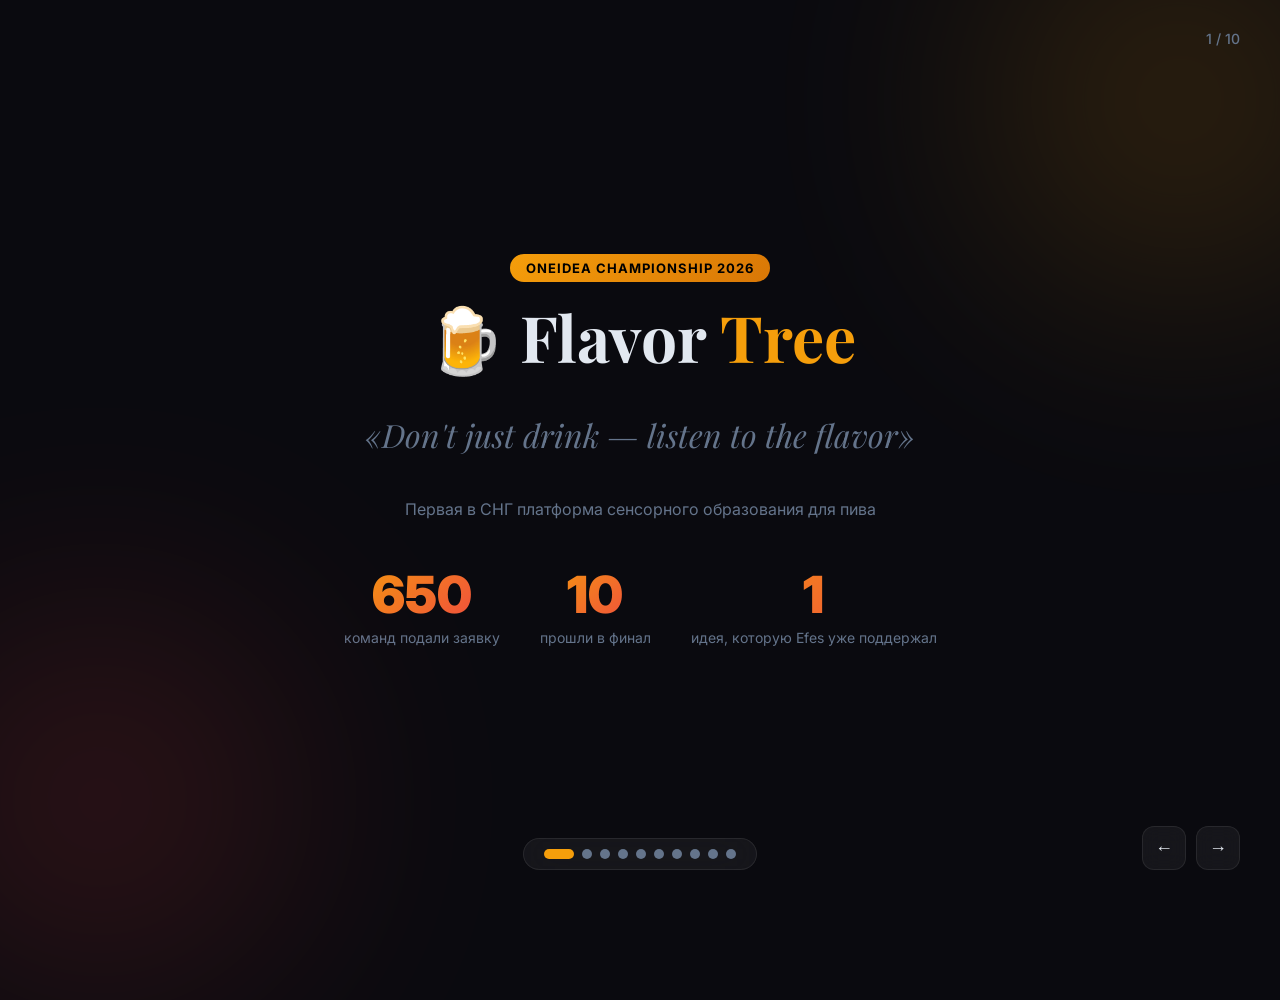
==== presentation.html @ b5a2d65b "feat: add Efes Economics / Premiumization slide to presentation and pitch documentation" ====
<!DOCTYPE html>
<html lang="en">
<head>
<meta charset="UTF-8">
<meta name="viewport" content="width=device-width, initial-scale=1.0">
<title>Flavor Tree — OneIdea Championship 2026</title>
<link href="https://fonts.googleapis.com/css2?family=Inter:wght@300;400;500;600;700;800;900&family=Playfair+Display:ital,wght@0,700;1,700&display=swap" rel="stylesheet">
<style>
*{margin:0;padding:0;box-sizing:border-box}
:root{--bg:#0a0a0f;--card:#14141f;--accent:#f59e0b;--accent2:#ef4444;--green:#22c55e;--blue:#3b82f6;--purple:#8b5cf6;--text:#e2e8f0;--muted:#64748b;--glass:rgba(255,255,255,0.05);--border:rgba(255,255,255,0.08)}
body{font-family:'Inter',sans-serif;background:var(--bg);color:var(--text);overflow:hidden;height:100vh;width:100vw}
.deck{position:relative;width:100%;height:100%}
.slide{position:absolute;top:0;left:0;width:100%;height:100%;display:flex;flex-direction:column;justify-content:center;align-items:center;padding:60px 80px;opacity:0;transform:translateX(60px);transition:all .5s cubic-bezier(.4,0,.2,1);pointer-events:none;text-align:center}
.slide.active{opacity:1;transform:translateX(0);pointer-events:all}
.slide.prev{opacity:0;transform:translateX(-60px)}

/* Nav */
.nav{position:fixed;bottom:30px;left:50%;transform:translateX(-50%);display:flex;gap:8px;z-index:100;background:var(--glass);backdrop-filter:blur(20px);padding:10px 20px;border-radius:50px;border:1px solid var(--border)}
.nav .dot{width:10px;height:10px;border-radius:50%;background:var(--muted);cursor:pointer;transition:all .3s}
.nav .dot.active{background:var(--accent);width:30px;border-radius:5px}
.controls{position:fixed;bottom:30px;right:40px;display:flex;gap:10px;z-index:100}
.controls button{background:var(--glass);backdrop-filter:blur(10px);border:1px solid var(--border);color:var(--text);width:44px;height:44px;border-radius:12px;cursor:pointer;font-size:18px;transition:all .2s}
.controls button:hover{background:var(--accent);color:#000;border-color:var(--accent)}
.slide-num{position:fixed;top:30px;right:40px;font-size:14px;color:var(--muted);z-index:100;font-weight:500}

/* Typography */
h1{font-family:'Playfair Display',serif;font-size:clamp(48px,5vw,72px);line-height:1.1;margin-bottom:20px}
h2{font-size:clamp(32px,3.5vw,52px);font-weight:800;margin-bottom:16px;line-height:1.2}
h3{font-size:clamp(20px,2vw,28px);font-weight:600;margin-bottom:12px}
p,.desc{font-size:clamp(16px,1.4vw,22px);color:var(--muted);line-height:1.6;max-width:800px}
.tag{display:inline-block;background:linear-gradient(135deg,var(--accent),#d97706);color:#000;padding:6px 16px;border-radius:20px;font-size:13px;font-weight:700;text-transform:uppercase;letter-spacing:1px;margin-bottom:20px}
.highlight{color:var(--accent)}
.highlight-red{color:var(--accent2)}
.highlight-green{color:var(--green)}
.highlight-blue{color:var(--blue)}

/* Cards grid */
.cards{display:grid;grid-template-columns:repeat(auto-fit,minmax(280px,1fr));gap:20px;width:100%;max-width:1100px;margin-top:30px}
.card{background:var(--card);border:1px solid var(--border);border-radius:16px;padding:28px;text-align:left;transition:all .3s}
.card:hover{border-color:var(--accent);transform:translateY(-4px)}
.card .icon{font-size:36px;margin-bottom:12px}
.card h4{font-size:18px;font-weight:700;margin-bottom:8px}
.card p{font-size:14px;color:var(--muted);line-height:1.5}

/* Pyramid */
.pyramid{display:flex;flex-direction:column;align-items:center;gap:0;margin:30px 0}
.pyramid-level{padding:18px 30px;text-align:center;font-weight:600;font-size:15px;position:relative;color:#fff}
.pyramid-level:nth-child(1){background:linear-gradient(135deg,#f59e0b,#d97706);width:240px;clip-path:polygon(20% 0,80% 0,100% 100%,0 100%);border-radius:8px 8px 0 0}
.pyramid-level:nth-child(2){background:linear-gradient(135deg,#ef4444,#dc2626);width:340px}
.pyramid-level:nth-child(3){background:linear-gradient(135deg,#8b5cf6,#7c3aed);width:440px;border-radius:0 0 12px 12px}

/* Stats */
.stats{display:flex;gap:40px;margin-top:30px;flex-wrap:wrap;justify-content:center}
.stat{text-align:center}
.stat .num{font-size:clamp(36px,4vw,56px);font-weight:900;background:linear-gradient(135deg,var(--accent),var(--accent2));-webkit-background-clip:text;-webkit-text-fill-color:transparent}
.stat .label{font-size:14px;color:var(--muted);margin-top:4px}

/* Table */
.tbl{width:100%;max-width:900px;margin-top:24px;border-collapse:collapse}
.tbl th,.tbl td{padding:14px 20px;text-align:left;border-bottom:1px solid var(--border);font-size:15px}
.tbl th{color:var(--accent);font-weight:700;font-size:13px;text-transform:uppercase;letter-spacing:1px}
.tbl td{color:var(--text)}
.tbl tr:hover td{background:var(--glass)}

/* Comparison */
.vs{display:grid;grid-template-columns:1fr auto 1fr;gap:20px;align-items:center;max-width:900px;margin-top:24px}
.vs-box{background:var(--card);border:1px solid var(--border);border-radius:16px;padding:28px;text-align:center}
.vs-box.ours{border-color:var(--accent);background:rgba(245,158,11,0.05)}
.vs-mid{font-size:28px;font-weight:900;color:var(--muted)}

/* List */
.check-list{text-align:left;max-width:700px;margin-top:20px}
.check-list li{list-style:none;padding:10px 0;font-size:17px;display:flex;align-items:center;gap:12px}
.check-list li::before{content:'✅';font-size:18px}

/* Bg effects */
.glow{position:absolute;width:400px;height:400px;border-radius:50%;filter:blur(120px);opacity:.15;pointer-events:none}
.glow-amber{background:var(--accent);top:-100px;right:-100px}
.glow-red{background:var(--accent2);bottom:-100px;left:-100px}
.glow-purple{background:var(--purple);top:50%;left:-100px}

/* Quote */
.quote{font-family:'Playfair Display',serif;font-size:clamp(28px,3vw,44px);font-style:italic;line-height:1.4;max-width:800px;margin:20px 0}
.quote-author{font-size:16px;color:var(--muted);margin-top:12px;font-family:'Inter',sans-serif;font-style:normal}

@media(max-width:768px){
  .slide{padding:30px 24px}
  .cards{grid-template-columns:1fr}
  .vs{grid-template-columns:1fr;gap:10px}
  .vs-mid{transform:rotate(90deg)}
  .stats{gap:20px}
}
</style>
</head>
<body>

<div class="slide-num"><span id="curr">1</span> / <span id="total">10</span></div>

<div class="nav" id="nav"></div>

<div class="controls">
  <button onclick="go(-1)">←</button>
  <button onclick="go(1)">→</button>
</div>

<div class="deck" id="deck">

  <!-- SLIDE 1: Title -->
  <div class="slide active">
    <div class="glow glow-amber"></div>
    <div class="glow glow-red"></div>
    <span class="tag">OneIdea Championship 2026</span>
    <h1>🍺 Flavor <span class="highlight">Tree</span></h1>
    <p class="quote" style="font-size:clamp(22px,2.5vw,36px)">«Don't just drink — listen to the flavor»</p>
    <p style="margin-top:20px;font-size:16px;color:var(--muted)">Первая в СНГ платформа сенсорного образования для пива</p>
    <div class="stats" style="margin-top:40px">
      <div class="stat"><div class="num">650</div><div class="label">команд подали заявку</div></div>
      <div class="stat"><div class="num">10</div><div class="label">прошли в финал</div></div>
      <div class="stat"><div class="num">1</div><div class="label">идея, которую Efes уже поддержал</div></div>
    </div>
  </div>

  <!-- SLIDE 2: Problem -->
  <div class="slide">
    <div class="glow glow-red"></div>
    <span class="tag">Проблема</span>
    <h2>Люди <span class="highlight-red">пьют</span> пиво,<br>но не <span class="highlight">понимают</span> его</h2>
    <div class="cards" style="margin-top:30px">
      <div class="card">
        <div class="icon">🎯</div>
        <h4>72% выбирают по цене</h4>
        <p>Потребители не умеют объяснить, почему им нравится конкретное пиво. Выбор — привычка, не вкус.</p>
      </div>
      <div class="card">
        <div class="icon">🍺</div>
        <h4>15 брендов — 0 различий</h4>
        <p>Efes KZ имеет 15 уникальных брендов, но потребитель не видит разницы между ними.</p>
      </div>
      <div class="card">
        <div class="icon">📭</div>
        <h4>Нет платформ в СНГ</h4>
        <p>RateBeer закрылся в 2025. Untappd — просто рейтинги. Ноль сенсорного образования.</p>
      </div>
    </div>
  </div>

  <!-- SLIDE 3: Solution -->
  <div class="slide">
    <div class="glow glow-amber"></div>
    <span class="tag">Решение</span>
    <h2>Flavor Tree — <span class="highlight">вкусовая пирамида</span></h2>
    <p>Каждое пиво раскладывается на 3 слоя — как аромат в парфюмерии</p>
    <div class="pyramid">
      <div class="pyramid-level">🔺 TOP — Эмоции<br><small>свобода, ностальгия, лето</small></div>
      <div class="pyramid-level">❤️ HEART — Ароматические ноты<br><small>цитрус, хлеб, тмин, мёд</small></div>
      <div class="pyramid-level">⬇️ BASE — Базовые вкусы<br><small>горечь, сладость, кислота</small></div>
    </div>
    <p style="margin-top:16px"><em>«Как парфюмер раскладывает аромат на ноты, мы раскладываем вкус пива на слои»</em></p>
  </div>

  <!-- SLIDE 4: How it works -->
  <div class="slide">
    <div class="glow glow-purple"></div>
    <span class="tag">Как это работает</span>
    <h2><span class="highlight">Двусторонняя</span> навигация</h2>
    <p>По рекомендации Efes — платформа работает в обе стороны</p>
    <div class="vs" style="margin-top:30px">
      <div class="vs-box">
        <div style="font-size:40px;margin-bottom:10px">🍺→🌿</div>
        <h3>Пиво → Ноты</h3>
        <p style="font-size:14px">Выбираешь Efes Pilsener → видишь пирамиду: цитрус, хлеб, лёгкость, свобода</p>
      </div>
      <div class="vs-mid">⟷</div>
      <div class="vs-box ours">
        <div style="font-size:40px;margin-bottom:10px">🌿→🍺</div>
        <h3>Ноты → Пиво</h3>
        <p style="font-size:14px">Выбираешь «цитрус + свежесть» → рекомендация: Efes Pilsener (92% match)</p>
      </div>
    </div>
    <p style="margin-top:24px;font-size:15px">🤖 + <strong>AI рекомендации</strong> на основе персонального вкусового профиля</p>
  </div>

  <!-- SLIDE 5: Sommelier School -->
  <div class="slide">
    <div class="glow glow-amber"></div>
    <span class="tag">Образование</span>
    <h2>🎓 Школа Пивных <span class="highlight">Сомелье</span></h2>
    <p>4 уровня обучения — модель Duolingo + Cicerone</p>
    <table class="tbl">
      <tr><th>Уровень</th><th>Название</th><th>Чему учим</th></tr>
      <tr><td>🟢</td><td>Новичок</td><td>Базовые вкусы, как правильно пробовать пиво</td></tr>
      <tr><td>🔵</td><td>Исследователь</td><td>Ароматические ноты, стили пива (лагер vs эль)</td></tr>
      <tr><td>🟣</td><td>Знаток</td><td>Food pairing, влияние ингредиентов на вкус</td></tr>
      <tr><td>🟡</td><td>Сомелье</td><td>Слепая дегустация + цифровой сертификат Efes</td></tr>
    </table>
    <p style="margin-top:20px">XP · стрики · лидерборд · AI-наставник · AR-уроки</p>
  </div>

  <!-- SLIDE 6: Features -->
  <div class="slide">
    <div class="glow glow-purple"></div>
    <span class="tag">Уникальные фичи</span>
    <h2>Что делает нас <span class="highlight">особенными</span></h2>
    <div class="cards">
      <div class="card">
        <div class="icon">🧬</div>
        <h4>Flavor DNA</h4>
        <p>Персональный вкусовой профиль — как Spotify Wrapped. «Ты 70% цитрусовый». Виральный шеринг.</p>
      </div>
      <div class="card">
        <div class="icon">🍖</div>
        <h4>Казахская кухня + Пиво</h4>
        <p>Бешбармак → Karagandinskoe Тёмное. Шашлык → Efes Pilsener. Уникальная локализация.</p>
      </div>
      <div class="card">
        <div class="icon">📸</div>
        <h4>Scan этикетки</h4>
        <p>Наводишь камеру → мгновенная вкусовая пирамида + рекомендация к еде.</p>
      </div>
    </div>
    <div class="vs" style="margin-top:30px;max-width:700px">
      <div class="vs-box">
        <h4 style="color:var(--muted)">Untappd</h4>
        <p style="font-size:14px">«Я пил, ставлю 4/5»</p>
      </div>
      <div class="vs-mid">VS</div>
      <div class="vs-box ours">
        <h4>Flavor Tree</h4>
        <p style="font-size:14px">«Я <em>понял</em> это пиво»</p>
      </div>
    </div>
  </div>

  <!-- SLIDE 7: Business -->
  <div class="slide">
    <div class="glow glow-amber"></div>
    <span class="tag">Бизнес-модель</span>
    <h2>💰 4 потока <span class="highlight">монетизации</span></h2>
    <table class="tbl">
      <tr><th>Поток</th><th>Модель</th><th>Таргет</th></tr>
      <tr><td>📊 B2B Data</td><td>Вкусовая аналитика для R&D</td><td>Efes, Carlsberg</td></tr>
      <tr><td>🎓 B2B Education</td><td>Обучение персонала HoReCa</td><td>Бары, рестораны</td></tr>
      <tr><td>🍺 Promoted</td><td>Нативные рекомендации брендов</td><td>Бренды Efes KZ</td></tr>
      <tr><td>👤 Freemium</td><td>Бесплатно + Premium AI-сомелье</td><td>Потребители</td></tr>
    </table>
    <div class="stats" style="margin-top:30px">
      <div class="stat"><div class="num">$1.8B</div><div class="label">рынок пива KZ</div></div>
      <div class="stat"><div class="num">15</div><div class="label">брендов Efes KZ</div></div>
      <div class="stat"><div class="num">∞</div><div class="label">масштаб: кофе, вино, Турция</div></div>
    </div>
  </div>

  <!-- SLIDE 8: Efes Economics -->
  <div class="slide">
    <div class="glow glow-amber"></div>
    <span class="tag">Выгода для Efes</span>
    <h2>📈 Как Flavor Tree <span class="highlight">растит прибыль</span> Efes</h2>
    <p>Образование потребителя напрямую увеличивает доходность бизнеса</p>
    <div class="cards" style="margin-top:30px">
      <div class="card">
        <div class="icon">🚀</div>
        <h4>Premiumization</h4>
        <p>Маржа премиум-брендов в 2-3 раза выше. Сдвиг всего 2% потребителей в премиум увеличивает чистую прибыль Efes KZ на <strong>+$1.5M - $3M</strong> в год.</p>
      </div>
      <div class="card">
        <div class="icon">🎯</div>
        <h4>Рынок TAM/SAM/SOM</h4>
        <p>TAM (весь рынок пива РК) — $1.8B. SAM (сегмент вкусового пива) — $720M. SOM (цель на 3 года) — <strong>$7.2M</strong> (1% SAM).</p>
      </div>
      <div class="card">
        <div class="icon">🏢</div>
        <h4>B2B HoReCa ROI</h4>
        <p>Обученный персонал HoReCa повышает средний чек на пиво на 15%. Подписка окупается для ресторана за 2 недели.</p>
      </div>
    </div>
  </div>

  <!-- SLIDE 9: Impact -->
  <div class="slide">
    <div class="glow glow-amber"></div>
    <div class="glow glow-purple"></div>
    <span class="tag">Что изменится</span>
    <h2>🌍 <span class="highlight">Impact</span></h2>
    <div class="cards">
      <div class="card" style="border-color:var(--accent)">
        <div class="icon">👤</div>
        <h4>Для потребителя</h4>
        <p>Осознанный выбор вместо привычки. Новые вкусы. Сертификат сомелье. Понимание «почему мне это нравится».</p>
      </div>
      <div class="card" style="border-color:var(--green)">
        <div class="icon">🏢</div>
        <h4>Для Efes / Anadolu</h4>
        <p>Новый канал связи через образование. Data asset для R&D. B2B обучение. Лояльность. Масштаб на Турцию.</p>
      </div>
      <div class="card" style="border-color:var(--blue)">
        <div class="icon">🌍</div>
        <h4>Для рынка</h4>
        <p>Новая категория — сенсорное образование. Культурный сдвиг: от «пить больше» к «пить лучше».</p>
      </div>
    </div>
  </div>

  <!-- SLIDE 9: CTA -->
  <div class="slide">
    <div class="glow glow-amber"></div>
    <div class="glow glow-red"></div>
    <span class="tag">Наш Ask</span>
    <h2>🚀 Что нам нужно</h2>
    <div class="cards" style="max-width:900px">
      <div class="card"><div class="icon">📊</div><h4>Данные</h4><p>Доступ к вкусовым профилям продуктов Efes</p></div>
      <div class="card"><div class="icon">🎪</div><h4>Пилот</h4><p>Школа сомелье на одном мероприятии Efes</p></div>
      <div class="card"><div class="icon">🧠</div><h4>Менторство</h4><p>Поддержка маркетинг-команды Efes</p></div>
    </div>
    <div style="margin-top:50px">
      <p class="quote">«We don't rate beer.<br>We teach people to <span class="highlight">understand</span> it.»</p>
      <p class="quote-author">Flavor Tree Team — OneIdea Championship 2026</p>
    </div>
  </div>

</div>

<script>
const slides=document.querySelectorAll('.slide');
const nav=document.getElementById('nav');
const total=slides.length;
let cur=0;
document.getElementById('total').textContent=total;

// Build nav dots
for(let i=0;i<total;i++){
  const d=document.createElement('div');
  d.className='dot'+(i===0?' active':'');
  d.onclick=()=>goTo(i);
  nav.appendChild(d);
}

function goTo(n){
  if(n<0||n>=total)return;
  slides[cur].classList.remove('active');
  slides[cur].classList.add(n>cur?'prev':'');
  nav.children[cur].classList.remove('active');
  cur=n;
  slides.forEach(s=>s.classList.remove('prev'));
  slides[cur].classList.add('active');
  nav.children[cur].classList.add('active');
  document.getElementById('curr').textContent=cur+1;
}

function go(d){goTo(cur+d)}

document.addEventListener('keydown',e=>{
  if(e.key==='ArrowRight'||e.key===' ')go(1);
  if(e.key==='ArrowLeft')go(-1);
  if(e.key==='f'){document.documentElement.requestFullscreen?.()}
});

// Touch support
let tx=0;
document.addEventListener('touchstart',e=>tx=e.touches[0].clientX);
document.addEventListener('touchend',e=>{
  const dx=e.changedTouches[0].clientX-tx;
  if(Math.abs(dx)>50)go(dx<0?1:-1);
});
</script>

</body>
</html>
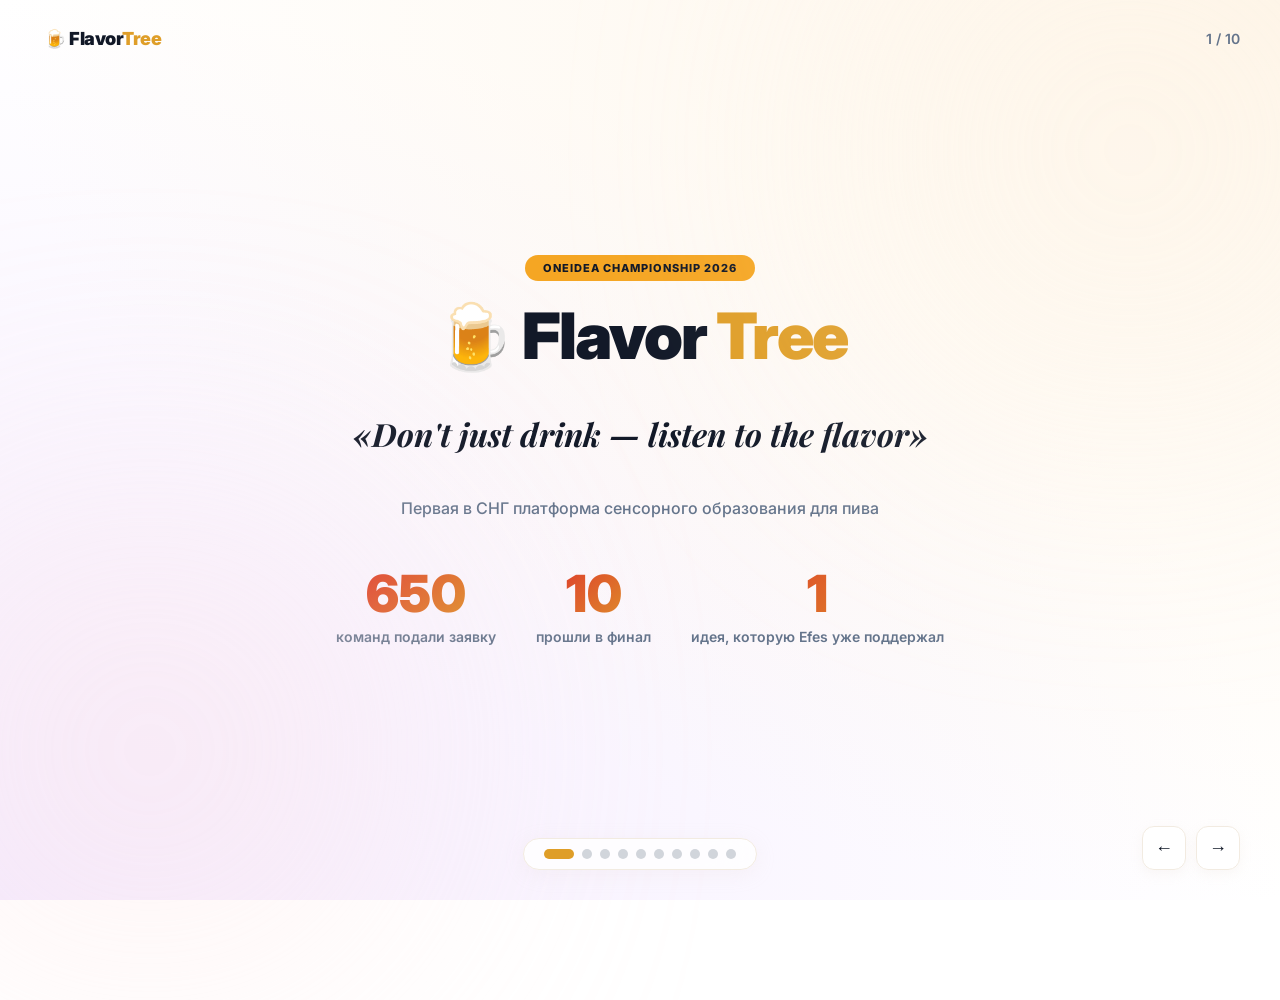
==== commit f32973d8: "design: update presentation style to premium cream theme with glassmorphic cards and customized bord" ====
--- a/presentation.html
+++ b/presentation.html
@@ -7,65 +7,229 @@
 <link href="https://fonts.googleapis.com/css2?family=Inter:wght@300;400;500;600;700;800;900&family=Playfair+Display:ital,wght@0,700;1,700&display=swap" rel="stylesheet">
 <style>
 *{margin:0;padding:0;box-sizing:border-box}
-:root{--bg:#0a0a0f;--card:#14141f;--accent:#f59e0b;--accent2:#ef4444;--green:#22c55e;--blue:#3b82f6;--purple:#8b5cf6;--text:#e2e8f0;--muted:#64748b;--glass:rgba(255,255,255,0.05);--border:rgba(255,255,255,0.08)}
-body{font-family:'Inter',sans-serif;background:var(--bg);color:var(--text);overflow:hidden;height:100vh;width:100vw}
+:root{
+  --bg: radial-gradient(100% 100% at 100% 0%, #fef5e8 0%, rgba(255, 255, 255, 0) 100%), 
+        radial-gradient(100% 100% at 0% 100%, #f4ebff 0%, rgba(255, 255, 255, 0) 100%), 
+        #fff;
+  --card: rgba(253, 251, 247, 0.7);
+  --accent: #df9e28;
+  --accent2: #dc2626;
+  --green: #10b981;
+  --blue: #3b82f6;
+  --purple: #8b5cf6;
+  --text: #111827;
+  --muted: #64748b;
+  --glass: rgba(253, 251, 247, 0.5);
+  --border: #f2ebe1;
+  --shadow: 0 10px 30px -10px rgba(220,210,195,0.3);
+}
+body{
+  font-family:'Inter',sans-serif;
+  background: var(--bg);
+  background-attachment: fixed;
+  color:var(--text);
+  overflow:hidden;
+  height:100vh;
+  width:100vw;
+}
 .deck{position:relative;width:100%;height:100%}
-.slide{position:absolute;top:0;left:0;width:100%;height:100%;display:flex;flex-direction:column;justify-content:center;align-items:center;padding:60px 80px;opacity:0;transform:translateX(60px);transition:all .5s cubic-bezier(.4,0,.2,1);pointer-events:none;text-align:center}
+.slide{
+  position:absolute;
+  top:0;
+  left:0;
+  width:100%;
+  height:100%;
+  display:flex;
+  flex-direction:column;
+  justify-content:center;
+  align-items:center;
+  padding:60px 80px;
+  opacity:0;
+  transform:translateX(60px);
+  transition:all .5s cubic-bezier(.4,0,.2,1);
+  pointer-events:none;
+  text-align:center;
+}
 .slide.active{opacity:1;transform:translateX(0);pointer-events:all}
 .slide.prev{opacity:0;transform:translateX(-60px)}
 
+/* Brand logo */
+.slide-logo{
+  position: absolute;
+  top: 28px;
+  left: 44px;
+  font-family: 'Inter', sans-serif;
+  font-size: 18px;
+  font-weight: 900;
+  color: var(--text);
+  letter-spacing: -0.5px;
+  z-index: 100;
+}
+.slide-logo span{
+  color: var(--accent);
+}
+
 /* Nav */
-.nav{position:fixed;bottom:30px;left:50%;transform:translateX(-50%);display:flex;gap:8px;z-index:100;background:var(--glass);backdrop-filter:blur(20px);padding:10px 20px;border-radius:50px;border:1px solid var(--border)}
-.nav .dot{width:10px;height:10px;border-radius:50%;background:var(--muted);cursor:pointer;transition:all .3s}
+.nav{
+  position:fixed;
+  bottom:30px;
+  left:50%;
+  transform:translateX(-50%);
+  display:flex;
+  gap:8px;
+  z-index:100;
+  background: rgba(255, 255, 255, 0.8);
+  backdrop-filter:blur(20px);
+  padding:10px 20px;
+  border-radius:50px;
+  border:1px solid var(--border);
+  box-shadow: 0 4px 20px rgba(220, 210, 195, 0.15);
+}
+.nav .dot{width:10px;height:10px;border-radius:50%;background:#d1d5db;cursor:pointer;transition:all .3s}
 .nav .dot.active{background:var(--accent);width:30px;border-radius:5px}
+
 .controls{position:fixed;bottom:30px;right:40px;display:flex;gap:10px;z-index:100}
-.controls button{background:var(--glass);backdrop-filter:blur(10px);border:1px solid var(--border);color:var(--text);width:44px;height:44px;border-radius:12px;cursor:pointer;font-size:18px;transition:all .2s}
-.controls button:hover{background:var(--accent);color:#000;border-color:var(--accent)}
-.slide-num{position:fixed;top:30px;right:40px;font-size:14px;color:var(--muted);z-index:100;font-weight:500}
+.controls button{
+  background: rgba(255, 255, 255, 0.85);
+  backdrop-filter:blur(10px);
+  border:1px solid var(--border);
+  color:var(--text);
+  width:44px;
+  height:44px;
+  border-radius:12px;
+  cursor:pointer;
+  font-size:18px;
+  transition:all .2s;
+  box-shadow: 0 4px 12px rgba(220,210,195,0.15);
+}
+.controls button:hover{background:var(--accent);color:#fff;border-color:var(--accent)}
+.slide-num{position:fixed;top:30px;right:40px;font-size:14px;color:var(--muted);z-index:100;font-weight:600}
 
 /* Typography */
-h1{font-family:'Playfair Display',serif;font-size:clamp(48px,5vw,72px);line-height:1.1;margin-bottom:20px}
-h2{font-size:clamp(32px,3.5vw,52px);font-weight:800;margin-bottom:16px;line-height:1.2}
-h3{font-size:clamp(20px,2vw,28px);font-weight:600;margin-bottom:12px}
-p,.desc{font-size:clamp(16px,1.4vw,22px);color:var(--muted);line-height:1.6;max-width:800px}
-.tag{display:inline-block;background:linear-gradient(135deg,var(--accent),#d97706);color:#000;padding:6px 16px;border-radius:20px;font-size:13px;font-weight:700;text-transform:uppercase;letter-spacing:1px;margin-bottom:20px}
+h1{
+  font-family:'Inter',sans-serif;
+  font-size:clamp(48px,5vw,72px);
+  font-weight:900;
+  line-height:1.1;
+  margin-bottom:20px;
+  letter-spacing: -2px;
+}
+h2{
+  font-family:'Inter',sans-serif;
+  font-size:clamp(32px,3.5vw,52px);
+  font-weight:900;
+  margin-bottom:16px;
+  line-height:1.2;
+  letter-spacing: -1.5px;
+}
+h3{
+  font-family:'Inter',sans-serif;
+  font-size:clamp(20px,2vw,28px);
+  font-weight:800;
+  margin-bottom:12px;
+  letter-spacing: -0.5px;
+}
+p,.desc{
+  font-family:'Inter',sans-serif;
+  font-size:clamp(16px,1.4vw,22px);
+  color:var(--muted);
+  line-height:1.6;
+  max-width:800px;
+  font-weight: 500;
+}
+.tag{
+  display:inline-block;
+  background:#f5a623;
+  color:#111827;
+  padding:6px 18px;
+  border-radius:30px;
+  font-size:11px;
+  font-weight:800;
+  text-transform:uppercase;
+  letter-spacing:1px;
+  margin-bottom:20px;
+}
 .highlight{color:var(--accent)}
 .highlight-red{color:var(--accent2)}
 .highlight-green{color:var(--green)}
 .highlight-blue{color:var(--blue)}
 
 /* Cards grid */
-.cards{display:grid;grid-template-columns:repeat(auto-fit,minmax(280px,1fr));gap:20px;width:100%;max-width:1100px;margin-top:30px}
-.card{background:var(--card);border:1px solid var(--border);border-radius:16px;padding:28px;text-align:left;transition:all .3s}
-.card:hover{border-color:var(--accent);transform:translateY(-4px)}
+.cards{display:grid;grid-template-columns:repeat(auto-fit,minmax(280px,1fr));gap:24px;width:100%;max-width:1100px;margin-top:30px}
+.card{
+  background:var(--card);
+  backdrop-filter: blur(12px);
+  border:1.5px solid var(--border);
+  border-radius:16px;
+  padding:28px;
+  text-align:left;
+  box-shadow: var(--shadow);
+  transition:all .3s cubic-bezier(0.4, 0, 0.2, 1);
+}
+.card:hover{
+  border-color:var(--accent);
+  transform:translateY(-5px);
+  box-shadow: 0 20px 40px -15px rgba(220, 210, 195, 0.5);
+}
 .card .icon{font-size:36px;margin-bottom:12px}
-.card h4{font-size:18px;font-weight:700;margin-bottom:8px}
+.card h4{
+  font-family:'Inter',sans-serif;
+  font-size:18px;
+  font-weight:800;
+  margin-bottom:8px;
+  color: var(--text);
+}
 .card p{font-size:14px;color:var(--muted);line-height:1.5}
 
 /* Pyramid */
 .pyramid{display:flex;flex-direction:column;align-items:center;gap:0;margin:30px 0}
-.pyramid-level{padding:18px 30px;text-align:center;font-weight:600;font-size:15px;position:relative;color:#fff}
-.pyramid-level:nth-child(1){background:linear-gradient(135deg,#f59e0b,#d97706);width:240px;clip-path:polygon(20% 0,80% 0,100% 100%,0 100%);border-radius:8px 8px 0 0}
-.pyramid-level:nth-child(2){background:linear-gradient(135deg,#ef4444,#dc2626);width:340px}
-.pyramid-level:nth-child(3){background:linear-gradient(135deg,#8b5cf6,#7c3aed);width:440px;border-radius:0 0 12px 12px}
+.pyramid-level{padding:18px 30px;text-align:center;font-weight:700;font-size:15px;position:relative;color:#fff}
+.pyramid-level:nth-child(1){background:linear-gradient(135deg,#c084fc,#8b5cf6);width:240px;clip-path:polygon(20% 0,80% 0,100% 100%,0 100%);border-radius:8px 8px 0 0}
+.pyramid-level:nth-child(2){background:linear-gradient(135deg,#fca5a5,#ef4444);width:340px}
+.pyramid-level:nth-child(3){background:linear-gradient(135deg,#ffd494,#df9e28);width:440px;border-radius:0 0 12px 12px}
 
 /* Stats */
 .stats{display:flex;gap:40px;margin-top:30px;flex-wrap:wrap;justify-content:center}
 .stat{text-align:center}
-.stat .num{font-size:clamp(36px,4vw,56px);font-weight:900;background:linear-gradient(135deg,var(--accent),var(--accent2));-webkit-background-clip:text;-webkit-text-fill-color:transparent}
-.stat .label{font-size:14px;color:var(--muted);margin-top:4px}
+.stat .num{font-size:clamp(36px,4vw,56px);font-weight:900;background:linear-gradient(135deg,var(--accent2),var(--accent));-webkit-background-clip:text;-webkit-text-fill-color:transparent}
+.stat .label{font-size:14px;color:var(--muted);margin-top:4px;font-weight: 600}
 
 /* Table */
-.tbl{width:100%;max-width:900px;margin-top:24px;border-collapse:collapse}
-.tbl th,.tbl td{padding:14px 20px;text-align:left;border-bottom:1px solid var(--border);font-size:15px}
-.tbl th{color:var(--accent);font-weight:700;font-size:13px;text-transform:uppercase;letter-spacing:1px}
-.tbl td{color:var(--text)}
-.tbl tr:hover td{background:var(--glass)}
+.tbl{
+  width:100%;
+  max-width:900px;
+  margin-top:24px;
+  border-collapse:collapse;
+  background: var(--card);
+  border: 1px solid var(--border);
+  border-radius: 12px;
+  overflow: hidden;
+  box-shadow: var(--shadow);
+}
+.tbl th,.tbl td{padding:16px 24px;text-align:left;border-bottom:1px solid var(--border);font-size:15px}
+.tbl th{
+  background: rgba(245, 166, 35, 0.05);
+  color:var(--accent);
+  font-weight:800;
+  font-size:12px;
+  text-transform:uppercase;
+  letter-spacing:1px;
+}
+.tbl td{color:var(--text);font-weight: 500;}
+.tbl tr:last-child td{border-bottom: none;}
+.tbl tr:hover td{background:rgba(242, 235, 225, 0.3)}
 
 /* Comparison */
 .vs{display:grid;grid-template-columns:1fr auto 1fr;gap:20px;align-items:center;max-width:900px;margin-top:24px}
-.vs-box{background:var(--card);border:1px solid var(--border);border-radius:16px;padding:28px;text-align:center}
-.vs-box.ours{border-color:var(--accent);background:rgba(245,158,11,0.05)}
+.vs-box{
+  background:var(--card);
+  border:1px solid var(--border);
+  border-radius:16px;
+  padding:28px;
+  text-align:center;
+  box-shadow: var(--shadow);
+}
+.vs-box.ours{border-color:var(--accent);background:rgba(245,158,11,0.03)}
 .vs-mid{font-size:28px;font-weight:900;color:var(--muted)}
 
 /* List */
@@ -74,13 +238,31 @@
 .check-list li::before{content:'✅';font-size:18px}
 
 /* Bg effects */
-.glow{position:absolute;width:400px;height:400px;border-radius:50%;filter:blur(120px);opacity:.15;pointer-events:none}
-.glow-amber{background:var(--accent);top:-100px;right:-100px}
-.glow-red{background:var(--accent2);bottom:-100px;left:-100px}
-.glow-purple{background:var(--purple);top:50%;left:-100px}
+.glow{
+  position:absolute;
+  width:500px;
+  height:500px;
+  border-radius:50%;
+  filter:blur(140px);
+  opacity:.4;
+  pointer-events:none;
+  z-index: 0;
+}
+.glow-amber{background:#fef5e8;top:-100px;right:-100px}
+.glow-red{background:#fee2e2;bottom:-100px;left:-100px}
+.glow-purple{background:#f5f3ff;top:50%;left:-100px}
 
 /* Quote */
-.quote{font-family:'Playfair Display',serif;font-size:clamp(28px,3vw,44px);font-style:italic;line-height:1.4;max-width:800px;margin:20px 0}
+.quote{
+  font-family:'Playfair Display',serif;
+  font-size:clamp(28px,3vw,44px);
+  font-weight: 700;
+  font-style:italic;
+  line-height:1.4;
+  max-width:800px;
+  margin:20px 0;
+  color: var(--text);
+}
 .quote-author{font-size:16px;color:var(--muted);margin-top:12px;font-family:'Inter',sans-serif;font-style:normal}
 
 @media(max-width:768px){
@@ -93,6 +275,8 @@
 </style>
 </head>
 <body>
+
+<div class="slide-logo">🍺 Flavor<span>Tree</span></div>
 
 <div class="slide-num"><span id="curr">1</span> / <span id="total">10</span></div>
 
@@ -126,20 +310,20 @@
     <span class="tag">Проблема</span>
     <h2>Люди <span class="highlight-red">пьют</span> пиво,<br>но не <span class="highlight">понимают</span> его</h2>
     <div class="cards" style="margin-top:30px">
-      <div class="card">
+      <div class="card" style="border-color:var(--accent2)">
         <div class="icon">🎯</div>
         <h4>72% выбирают по цене</h4>
         <p>Потребители не умеют объяснить, почему им нравится конкретное пиво. Выбор — привычка, не вкус.</p>
       </div>
-      <div class="card">
+      <div class="card" style="border-color:var(--accent)">
         <div class="icon">🍺</div>
         <h4>15 брендов — 0 различий</h4>
         <p>Efes KZ имеет 15 уникальных брендов, но потребитель не видит разницы между ними.</p>
       </div>
-      <div class="card">
+      <div class="card" style="border-color:var(--muted)">
         <div class="icon">📭</div>
         <h4>Нет платформ в СНГ</h4>
-        <p>RateBeer закрылся в 2025. Untappd — просто рейтинги. Ноль сенсорного образования.</p>
+        <p>Untappd — это просто оценки и чекины. В СНГ нет ни одной платформы для сенсорного образования.</p>
       </div>
     </div>
   </div>
@@ -202,17 +386,17 @@
     <span class="tag">Уникальные фичи</span>
     <h2>Что делает нас <span class="highlight">особенными</span></h2>
     <div class="cards">
-      <div class="card">
+      <div class="card" style="border-color:var(--purple)">
         <div class="icon">🧬</div>
         <h4>Flavor DNA</h4>
         <p>Персональный вкусовой профиль — как Spotify Wrapped. «Ты 70% цитрусовый». Виральный шеринг.</p>
       </div>
-      <div class="card">
+      <div class="card" style="border-color:var(--accent)">
         <div class="icon">🍖</div>
         <h4>Казахская кухня + Пиво</h4>
         <p>Бешбармак → Karagandinskoe Тёмное. Шашлык → Efes Pilsener. Уникальная локализация.</p>
       </div>
-      <div class="card">
+      <div class="card" style="border-color:var(--blue)">
         <div class="icon">📸</div>
         <h4>Scan этикетки</h4>
         <p>Наводишь камеру → мгновенная вкусовая пирамида + рекомендация к еде.</p>
@@ -257,17 +441,17 @@
     <h2>📈 Как Flavor Tree <span class="highlight">растит прибыль</span> Efes</h2>
     <p>Образование потребителя напрямую увеличивает доходность бизнеса</p>
     <div class="cards" style="margin-top:30px">
-      <div class="card">
+      <div class="card" style="border-color:var(--accent)">
         <div class="icon">🚀</div>
         <h4>Premiumization</h4>
         <p>Маржа премиум-брендов в 2-3 раза выше. Сдвиг всего 2% потребителей в премиум увеличивает чистую прибыль Efes KZ на <strong>+$1.5M - $3M</strong> в год.</p>
       </div>
-      <div class="card">
+      <div class="card" style="border-color:var(--green)">
         <div class="icon">🎯</div>
         <h4>Рынок TAM/SAM/SOM</h4>
         <p>TAM (весь рынок пива РК) — $1.8B. SAM (сегмент вкусового пива) — $720M. SOM (цель на 3 года) — <strong>$7.2M</strong> (1% SAM).</p>
       </div>
-      <div class="card">
+      <div class="card" style="border-color:var(--purple)">
         <div class="icon">🏢</div>
         <h4>B2B HoReCa ROI</h4>
         <p>Обученный персонал HoReCa повышает средний чек на пиво на 15%. Подписка окупается для ресторана за 2 недели.</p>
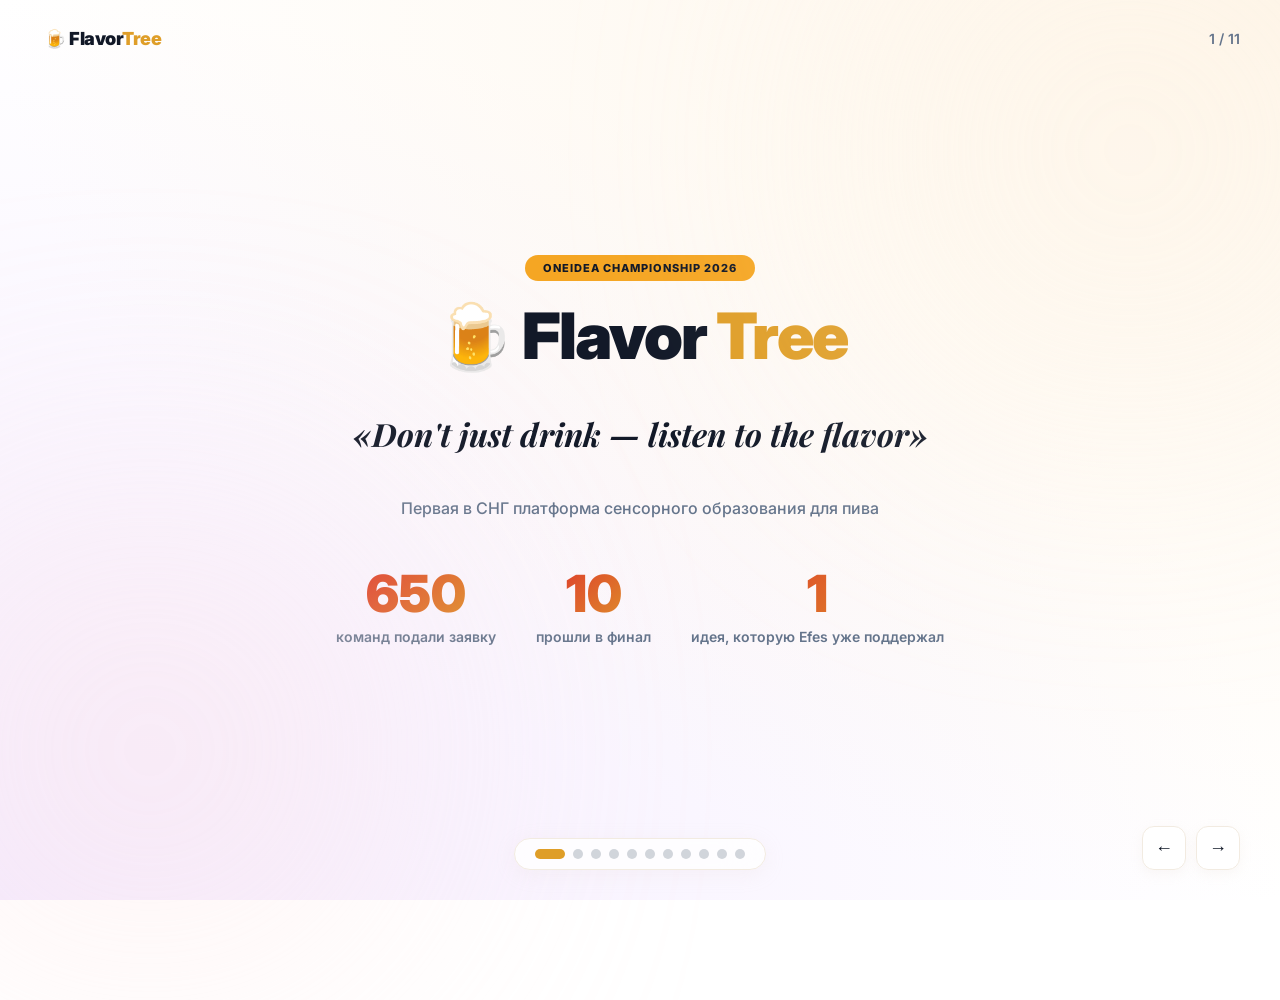
==== commit 0399de2d: "feat(ui): restore premium dark gastro theme across all guest and HoReCa portals" ====
--- a/presentation.html
+++ b/presentation.html
@@ -328,7 +328,43 @@
     </div>
   </div>
 
-  <!-- SLIDE 3: Solution -->
+  <!-- SLIDE 3: CustDev & Market Validation -->
+  <div class="slide">
+    <div class="glow glow-red"></div>
+    <div class="glow glow-amber"></div>
+    <span class="tag">CustDev · Рыночная валидация</span>
+    <h2>Мы спросили потребителей: <span class="highlight">80% болей</span> подтвердились</h2>
+    <p style="font-size:16px;max-width:850px">Реальный опрос потребителей пива (Google Forms CustDev, сентябрь 2026):</p>
+    
+    <div class="cards" style="margin-top:24px;grid-template-columns:repeat(auto-fit,minmax(220px,1fr))">
+      <div class="card" style="border-color:var(--accent2)">
+        <div style="font-size:32px;font-weight:900;color:var(--accent2);line-height:1">45%</div>
+        <h4 style="margin-top:8px">«Боюсь заказать невкусное»</h4>
+        <p style="font-size:13px">Главный барьер. Люди берут один и тот же лагер просто из страха разочарования.</p>
+      </div>
+
+      <div class="card" style="border-color:var(--accent)">
+        <div style="font-size:32px;font-weight:900;color:var(--accent);line-height:1">75%</div>
+        <h4 style="margin-top:8px">Хотят подбор пива к еде</h4>
+        <p style="font-size:13px">Food Pairing — самая желанная фича (#1). 58% требуют объяснения вкусовых мостов.</p>
+      </div>
+
+      <div class="card" style="border-color:var(--green)">
+        <div style="font-size:32px;font-weight:900;color:var(--green);line-height:1">66.7%</div>
+        <h4 style="margin-top:8px">Поставили 5 из 5 решению</h4>
+        <p style="font-size:13px">83.4% дали оценку 4–5 нашему концепту. Безоговорочный Product-Market Fit.</p>
+      </div>
+
+      <div class="card" style="border-color:var(--purple)">
+        <div style="font-size:32px;font-weight:900;color:var(--purple);line-height:1">0%</div>
+        <h4 style="margin-top:8px">Пьют пиво с бешбармаком</h4>
+        <p style="font-size:13px">Огромный незанятый океан: 75% пьют с шашлыком, но никто не знает сочетаний с нац. кухней!</p>
+      </div>
+    </div>
+    <p style="margin-top:20px;font-size:14px;color:var(--muted)">💡 <strong>Главный инсайт:</strong> пользователи боятся платных подписок и скачивания приложений → наш ответ: <strong>бесплатный веб за 1 секунду по QR</strong>.</p>
+  </div>
+
+  <!-- SLIDE 4: Solution -->
   <div class="slide">
     <div class="glow glow-amber"></div>
     <span class="tag">Решение</span>
